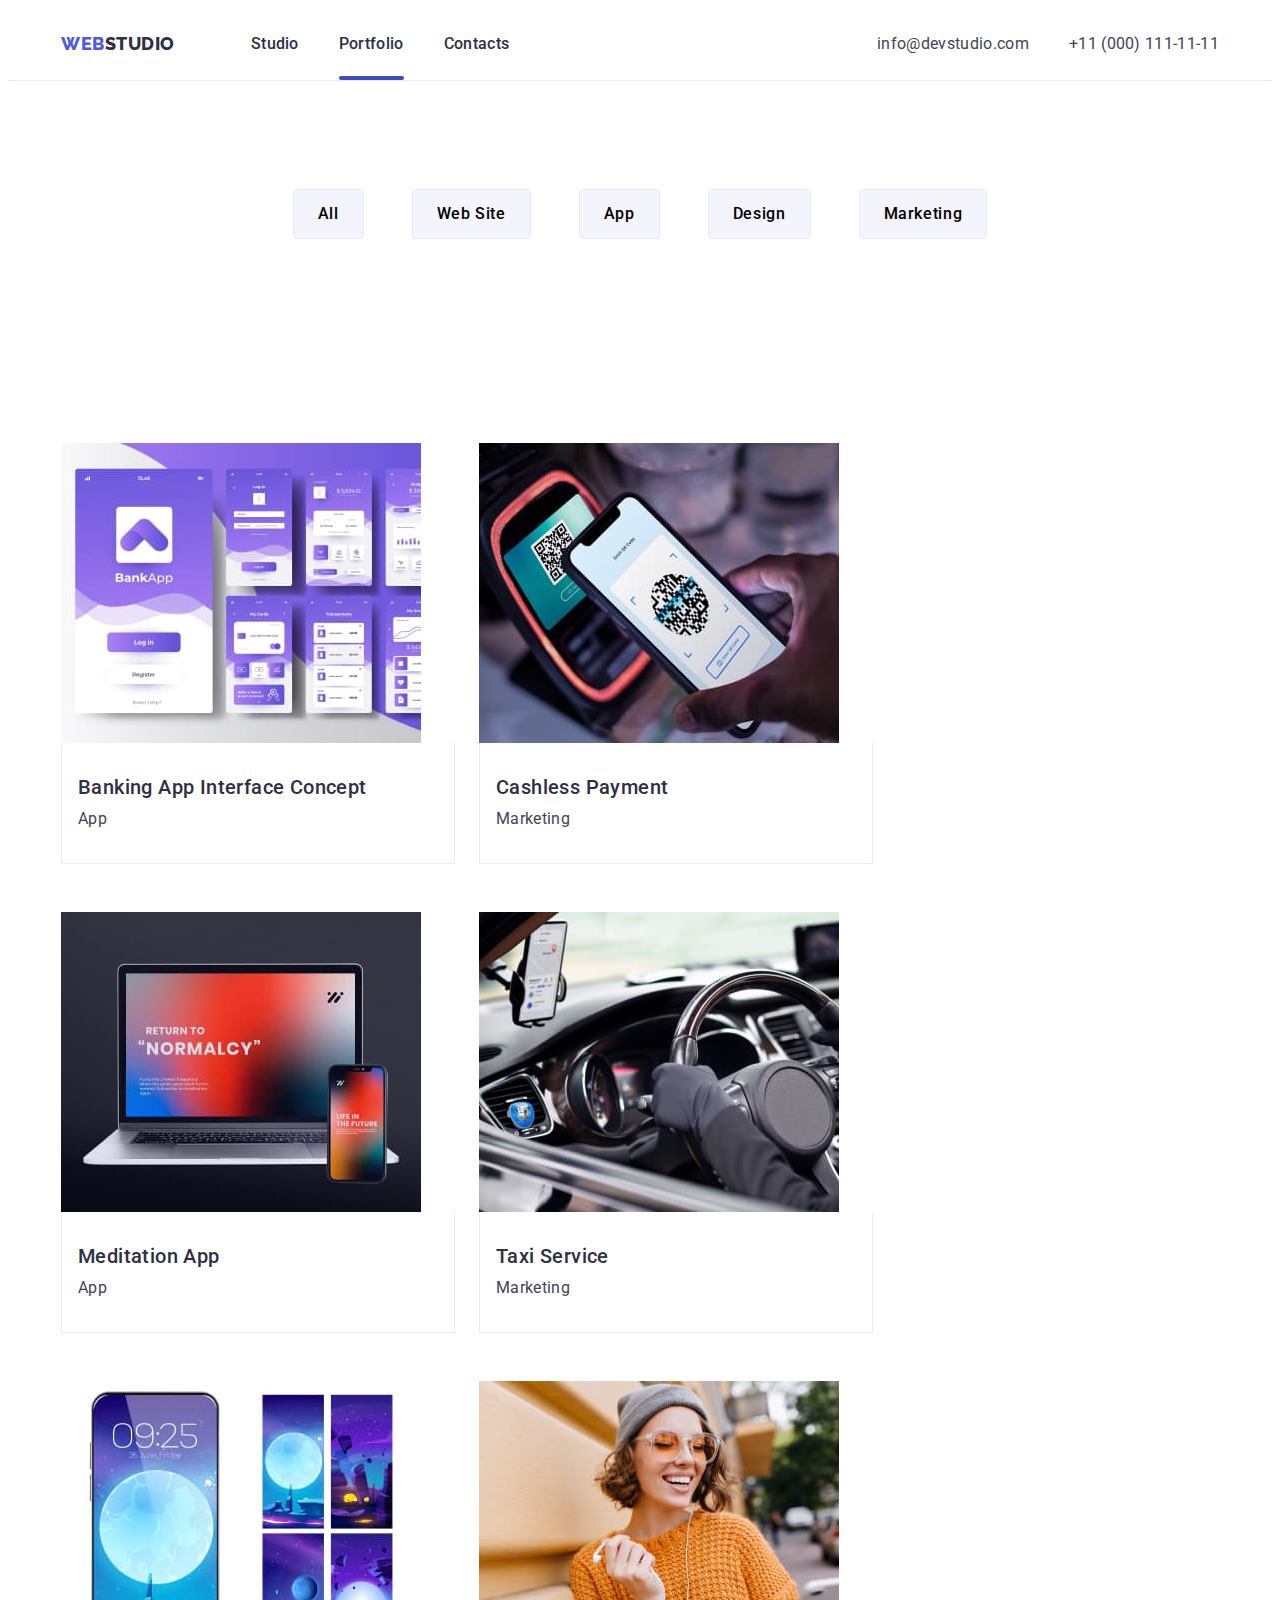
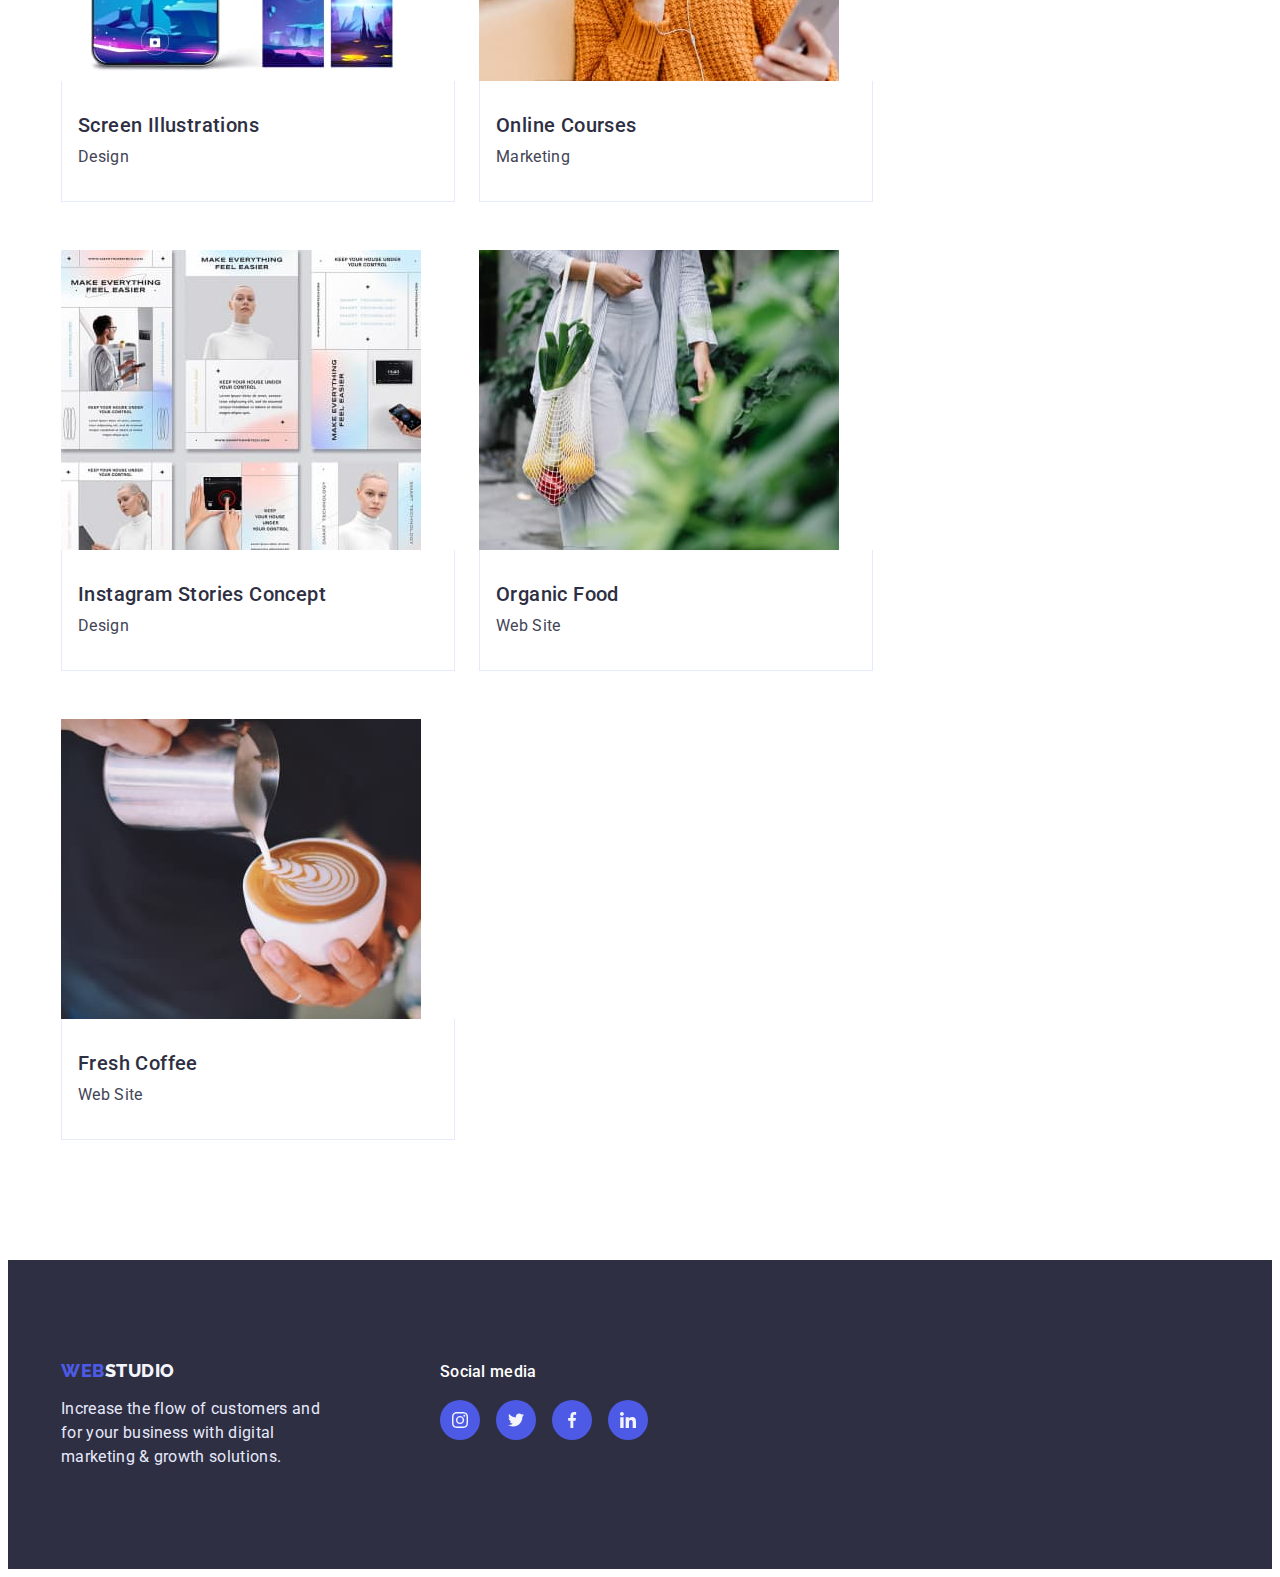
==== portfolio.html @ 606b75ce "Initial commit" ====
<!DOCTYPE html>
<html lang="en">

<head>
    <meta charset="UTF-8">
    <meta http-equiv="X-UA-Compatible" content="IE=edge">
    <meta name="viewport" content="width=device-width, initial-scale=1.0">
    <title>WebStudio</title>
    <link rel="preconnect" href="https://fonts.googleapis.com">
    <link rel="preconnect" href="https://fonts.gstatic.com" crossorigin>
    <link
        href="https://fonts.googleapis.com/css2?family=Raleway:wght@800&family=Roboto:wght@400;500;700;900&display=swap"
        rel="stylesheet" />
    <link rel="stylesheet" href="https://cdnjs.cloudflare.com/ajax/libs/modern-normalize/1.1.0/modern-normalize.min.css"
        integrity="sha512-wpPYUAdjBVSE4KJnH1VR1HeZfpl1ub8YT/NKx4PuQ5NmX2tKuGu6U/JRp5y+Y8XG2tV+wKQpNHVUX03MfMFn9Q=="
        crossorigin="anonymous" referrerpolicy="no-referrer" />


    <link href="./css/styles.css" rel="stylesheet">
</head>

<header class="header">
    <div class="conteiner header-conteiner">
        <nav class="header-nav">
            <a class="logo-web link" href="./index.html">Web<span class="logo-studio">Studio</span></a>
            <ul class="header-list list">
                <li class="header-link link"><a class="pages link" href="./index.html">Studio</a></li>
                <li class="header-link link"><a class="pages link line" href="">Portfolio</a></li>
                <li class="header-link link"><a class="pages link" href="">Contacts</a></li>
            </ul>
        </nav>
        <address>
            <ul class="header-address-list list">
                <li class="header-address">
                    <a class="header-item link" href="mailto:info@devstudio.com">info@devstudio.com</a>
                </li>
                <li class="header-address">
                    <a class="header-item link" href="tel:+110001111111">+11 (000) 111-11-11</a>
                </li>
            </ul>
        </address>
    </div>
</header>
<main>
    <section class="conteiner portfolio-section">
        <div class="conteiner portfolio-filters-conteiner">
            <h1 class="portfolio-visually-hidden">Progects</h1>
            <ul class="portfolio-filters list">
                <li class="portfolio-filters-item"><button class="portfolio-filters-btn" type="button">All</button></li>
                <li class="portfolio-filters-item"><button class="portfolio-filters-btn" type="button">Web Site</button>
                </li>
                <li class="portfolio-filters-item"><button class="portfolio-filters-btn" type="button">App</button></li>
                <li class="portfolio-filters-item"><button class="portfolio-filters-btn" type="button">Design</button>
                </li>
                <li class="portfolio-filters-item"><button class="portfolio-filters-btn"
                        type="button">Marketing</button></li>
            </ul>
        </div>
    </section>
    <section class="conteiner portfolio-item-section">
        <ul class="portfolio-progect-list list">
            <li class="portfolio-item">
                    <a class="portfolio-link link">
                    <div class="portfolio-top-wrap">
                        <img class="bank-app-img" src="./images/portf1.jpg" alt="bank app" width="360" height="300">
                    <p class="portfolio-cover-text">
                        14 Stylish and User-Friendly App Design Concepts · Task Manager App · Calorie Tracker App · Exotic Fruit Ecommerce App · Cloud Storage App
                    </p>
                    </div>
                    <div class="card-text">
                        <h2 class="title">Banking App Interface Concept</h2>
                        <p class="text">App</p>
                    </div>
                    </a>
            </li>
            <li class="portfolio-item">
                <a class="portfolio-link link">
                    <div class="portfolio-top-wrap">
                    <img class="cashless-payment-img" src="./images/portf2.jpg" alt="qr code" width="360" height="300">
                    <p class="portfolio-cover-text">
                        14 Stylish and User-Friendly App Design Concepts · Task Manager App · Calorie Tracker App · Exotic Fruit Ecommerce App · Cloud Storage App
                    </p>
                    </div>
                    <div class="card-text">
                        <h2 class="title">Cashless Payment</h2>
                        <p class="text">Marketing</p>
                    </div>
                </a>
            </li>
            <li class="portfolio-item">
                <a class="portfolio-link link">
                    <div class="portfolio-top-wrap">
                    <img class="meditaion-app-img" src="./images/portf3.jpg" alt="laptop" width="360" height="300">
                    <p class="portfolio-cover-text">
                        14 Stylish and User-Friendly App Design Concepts · Task Manager App · Calorie Tracker App · Exotic Fruit Ecommerce App · Cloud Storage App
                    </p>
                    </div>
                    <div class="card-text">
                        <h2 class="title">Meditation App</h2>
                        <p class="text">App</p>
                    </div>
                </a>
            </li>

            <li class="portfolio-item">
                <a class="portfolio-link link">
                    <div class="portfolio-top-wrap">
                    <img class="taxi-service-img" src="./images/portf4.jpg" alt="steering wheel" width="360"
                        height="300">
                        <p class="portfolio-cover-text">
                        14 Stylish and User-Friendly App Design Concepts · Task Manager App · Calorie Tracker App · Exotic Fruit Ecommerce App · Cloud Storage App
                    </p>
                    </div>
                    <div class="card-text">
                        <h2 class="title">Taxi Service</h2>
                        <p class="text">Marketing</p>
                    </div>
                </a>
            </li>
            <li class="portfolio-item">
                <a class="portfolio-link link">
                    <div class="portfolio-top-wrap">
                    <img class="screen-illustrations-img" src="./images/portf5.jpg" alt="screen phone" width="360"
                        height="300">
                        <p class="portfolio-cover-text">
                        14 Stylish and User-Friendly App Design Concepts · Task Manager App · Calorie Tracker App · Exotic Fruit Ecommerce App · Cloud Storage App
                    </p>
                    </div>
                    <div class="card-text">
                        <h2 class="title">Screen Illustrations</h2>
                        <p class="text">Design</p>
                    </div>
                </a>
            </li>
            <li class="portfolio-item">
                <a class="portfolio-link link">
                    <div class="portfolio-top-wrap">
                    <img class="online-courses-img" src="./images/portf6.jpg" alt="girl in orange sweater" width="360"
                        height="300">
                        <p class="portfolio-cover-text">
                        14 Stylish and User-Friendly App Design Concepts · Task Manager App · Calorie Tracker App · Exotic Fruit Ecommerce App · Cloud Storage App
                    </p>
                    </div>
                    <div class="card-text">
                        <h2 class="title">Online Courses</h2>
                        <p class="text">Marketing</p>
                    </div>
                </a>
            </li>
            <li class="portfolio-item">
                <a class="portfolio-link link">
                    <div class="portfolio-top-wrap">
                    <img src="./images/portf7.jpg" alt="many pictures" width="360" height="300">
                    <p class="portfolio-cover-text">
                        14 Stylish and User-Friendly App Design Concepts · Task Manager App · Calorie Tracker App · Exotic Fruit Ecommerce App · Cloud Storage App
                    </p>
                    </div>
                    <div class="card-text">
                        <h2 class="title">Instagram Stories Concept</h2>
                        <p class="text">Design</p>
                    </div>
                </a>
            </li>
            <li class="portfolio-item">
                <a class="portfolio-link link">
                    <div class="portfolio-top-wrap">
                    <img class="organic-food-img" src="./images/portf8.jpg" alt="groceries in a bag" width="360"
                        height="300">
                        <p class="portfolio-cover-text">
                        14 Stylish and User-Friendly App Design Concepts · Task Manager App · Calorie Tracker App · Exotic Fruit Ecommerce App · Cloud Storage App
                    </p>
                    </div>
                    <div class="card-text">
                        <h2 class="title">Organic Food</h2>
                        <p class="text">Web Site</p>
                    </div>
                </a>
            </li>
            <li class="portfolio-item">
                <a class="portfolio-link link">
                    <div class="portfolio-top-wrap">
                    <img class="fresh-coffee-img" src="./images/portf9.jpg" alt="cappuccino" width="360" height="300">
                    <p class="portfolio-cover-text">
                        14 Stylish and User-Friendly App Design Concepts · Task Manager App · Calorie Tracker App · Exotic Fruit Ecommerce App · Cloud Storage App
                    </p>
                    </div>
                    <div class="card-text">
                        <h2 class="title">Fresh Coffee</h2>
                        <p class="text">Web Site</p>
                    </div>
                </a>
            </li>
        </ul>
    </section>
</main>

<footer class="footer">
    <div class="conteiner footer-conteiner">
        <div class="footer-logo-box ">
            <a class="footer-logo-web link" href="./index.html">Web<span class="footer-logo-studio link">Studio</span>
            </a>
            <p class="footer-text">Increase the flow of customers and <br> for your business with digital <br>
                marketing
                &
                growth
                solutions.
            </p>
        </div>
        <div class="footer-social">
            <p class="footer-social-text">Social media</p>
            <ul class="footer-social-list list">
                <li class="footer-social-item">
                    <a class="footer-social-link link" href="">
                        <svg class="footer-social-icon" width="16" height="16">
                            <use href="./images/hw4.svg#icon-instagram"></use>
                        </svg>
                    </a>
                </li>
                <li class="footer-social-item">
                    <a class="footer-social-link link" href="">
                        <svg class="footer-social-icon" width="16" height="16">
                            <use href="./images/hw4.svg#icon-twitter"></use>
                        </svg>
                    </a>
                </li>
                <li class="footer-social-item">
                    <a class="footer-social-link link" href="">
                        <svg class="footer-social-icon" width="16" height="16">
                            <use href="./images/hw4.svg#icon-facebook"></use>
                        </svg>
                    </a>
                </li>
                <li class="footer-social-item">
                    <a class="footer-social-link link" href="">
                        <svg class="footer-social-icon" width="16" height="16">
                            <use href="./images/hw4.svg#icon-linkedin"></use>
                        </svg>
                    </a>
                </li>
            </ul>
        </div>
    </div>

</footer>




</html>
---- css/styles.css ----
:root {
    --color-iris: #4D5AE5;
    --color-ocean: #404BBF;
    --color-navy-blue: #2E2F42;
    --color-green: #31D0AA;
    --color-slate: #434455;
    --color-light-slate: #8E8F99;
    --color-cornflower: #E7E9FC;
    --color-cloud: #F4F4FD;
    --color-grey: #2E2F42;
    --color-wite: #FFFFFF;
    --color-md-bc: #FCFCFC;

}

body {
    font-family: "Roboto", sans-serif;
    color: var(--color-slate);

}

p,
h1,
h2,
h3,
h4,
h5,
h6,
ul {
    margin: 0;
    padding: 0;
}


img {
    display: block;
    max-width: 100%;
    height: auto;
}

.section {
    padding: 120px 0;
}


button {
    font-family: inherit;
}

address {
    font-style: normal;
}

.conteiner {
    max-width: 1158px;
    padding-left: 15px;
    padding-right: 15px;
    margin: 0 auto;
}

/*------HEADER------*/
.header {
    background-color: var(--color-wite);
    padding-top: 24px;
    padding-bottom: 24px;
    border-bottom: 1px solid var(--color-cornflower);

}

.header-list {
    display: flex;
    align-items: center;
    gap: 40px;
    
}

.header-conteiner {
    display: flex;
    align-items: center;
}

.header-nav {
    display: inline-flex;
    align-items: center;
    margin-right: auto;
}

.logo-web {
    margin-right: 76px;
}

.header-address-list {
    display: flex;
    align-items: center;
    gap: 40px;
}



/*--------LOGO-------*/

.logo-web {
    font-family: 'Raleway', sans-serif;
    font-style: normal;
    font-weight: 800;
    font-size: 18px;
    line-height: 1.17;
    letter-spacing: 0.03em;
    text-transform: uppercase;
    color: var(--color-iris)
}

.logo-studio {
    font-family: 'Raleway', sans-serif;
    font-style: normal;
    font-weight: 800;
    font-size: 18px;
    line-height: 1.17;
    letter-spacing: 0.03em;
    text-transform: uppercase;
    color: var(--color-navy-blue);
}

.link {
    text-decoration: none;
}

.list {
    list-style: none;
}

/*-----NAV-----*/

.pages {
    font-style: normal;
    font-weight: 500;
    font-size: 16px;
    line-height: 1.5;
    letter-spacing: 0.02em;
    color: var(--color-grey);
    display: flex;
    align-items: center;
    position: relative;
    transition: color 250ms;
    transition-timing-function: cubic-bezier(0.4, 0, 0.2, 1);

}

.line:after {
    content: "";
    position: absolute;
    width: 100%;
    height: 4px;
    top: 44px;
    left: 0;
    border-radius: 2px;
    background-color: var(--color-ocean);
    
}

.pages:hover {
    color: var(--color-ocean);

}

.pages:focus {
    color: var(--color-ocean);
}

.pages:hover::after {
    content: "";
    position: absolute;
    width: 100%;
    height: 4px;
    top: 44px;
    left: 0;
    border-radius: 2px;
    background-color: var(--color-ocean);
    
}

.pages:focus::after {
    content: "";
    position: absolute;
    width: 100%;
    height: 4px;
    top: 44px;
    left: 0;
    border-radius: 2px;
    background-color: var(--color-ocean);
}


/*-----ADDERESS-----*/

address {
    font-style: normal;
}

.header-item {

    font-size: 16px;
    line-height: 1.5;
    letter-spacing: 0.02em;
    color: var(--color-slate);
    gap: 40px;
    transition: color 250ms cubic-bezier(0.4, 0, 0.2, 1);

}

.header-item:hover,
.header-item:focus {
    color: var(--color-ocean);
}



/*-------HERO--------*/


.hero {
    background-color: var(--color-navy-blue);
    background-image: linear-gradient(rgba(46, 47, 66, 0.7),
            rgba(46, 47, 66, 0.7)),
        url(../images/s.hero.jpg);
    background-repeat: no-repeat;
    background-position: center;
    background-size: cover;
    display: flex;
    align-items: center;
    padding-top: 188px;
    padding-bottom: 188px;

}

.hero-title {

    font-size: 56px;
    margin-bottom: 48px;
    line-height: 1.07;
    text-align: center;
    letter-spacing: 0.02em;
    color: var(--color-wite);
    max-width: 496px;


}

.hero-btn {
    font-family: inherit;
    font-weight: 500;
    font-size: 16px;
    line-height: 1.5;
    letter-spacing: 0.04em;
    color: var(--color-wite);
    background-color: var(--color-iris);
    box-shadow: 0px 4px 4px rgba(0, 0, 0, 0.15);
    cursor: pointer;
    display: block;
    padding: 16px 32px;
    border-radius: 4px;
    margin: 0 auto;
    text-align: center;
    border: none;
    transition: background-color 250ms;
    transition-timing-function: cubic-bezier(0.4, 0, 0.2, 1);
}

.hero-btn:hover,
.hero-btn:focus {
    background-color: var(--color-ocean);
    
}


/*---------ADVANTAGE-----*/

.advantage {
    padding-bottom: 0px;
}


.advantage-list {
    display: flex;
    flex-wrap: wrap;
    align-items: center;
    gap: 24px;
}

.advantage-item {
    flex-basis: calc((100% - 72px) / 4);
}

.advantage-box {
    display: flex;
    justify-content: center;
    align-items: center;
    height: 112px;
    background: var(--color-cloud);
    border-radius: 4px;
    margin-bottom: 8px;
}

.advantage-title {
    margin-bottom: 8px;
    font-style: normal;
    font-weight: 500;
    font-size: 20px;
    line-height: 1.2;
    letter-spacing: 0.02em;
    color: var(--color-navy-blue)
}

.advantage-text {
    font-size: 16px;
    line-height: 1.5;
    letter-spacing: 0.02em;
    color: var(--color-slate)
}



/*------OUR WORK-----*/


.our-work-title {
    font-style: normal;
    font-weight: 700;
    font-size: 36px;
    line-height: 1.11;
    text-align: center;
    letter-spacing: 0.02em;
    text-transform: capitalize;
    color: var(--color-navy-blue);
    margin-bottom: 72px;
}

.our-work {
    display: flex;
    align-items: center;
    gap: 24px;
}

.our-work-item {
    flex-basis: calc((100% - 48px) / 3);

}

/*----TEAM----*/

.team {
    display: flex;
    align-items: center;
    gap: 24px;
    background-color: var(--color-cloud);

}

.team-item {
    background: var(--color-wite);
    flex-basis: calc((100% - 108px) / 4);
}

.team-card-text {
    padding: 32px 16px;
}

.team-title {
    font-size: 36px;
    line-height: 1.11;
    text-align: center;
    letter-spacing: 0.02em;
    text-transform: capitalize;
    color: var(--color-grey);
    margin-bottom: 72px;

}

.team-caption {
    font-style: normal;
    font-weight: 500;
    font-size: 20px;
    line-height: 1.2;
    letter-spacing: 0.02em;
    color: var(--color-grey);
    text-align: center;
    margin-bottom: 8px;

}

.team-text {
    font-size: 16px;
    line-height: 1.5;
    letter-spacing: 0.02em;
    color: var(--color-slate);
    text-align: center;
    margin-bottom: 8px;
}

.team-soc-list {
    display: flex;
    justify-content: center;
    gap: 24px;
    
}


.team-soc-item {
    width: 40px;
    height: 40px;
    
}


.team-soc-link {
    width: 100%;
    height: 100%;
    border-radius: 50%;
    background-color: var(--color-iris);
    display: flex;
    align-items: center;
    justify-content: center;
    transition: background-color 250ms;
    transition-timing-function: cubic-bezier(0.4, 0, 0.2, 1);
}


.team-soc-icon {
    fill: var(--color-cloud);
}

.team-soc-link:hover {
    background-color: var(--color-ocean);
    
}

.team-soc-link:focus {
    background-color: var(--color-ocean);
    
}

/*-------CUSTOMERS----*/



.customers-title {
    text-align: center;
    font-size: 36px;
    line-height: 1.11;
    letter-spacing: 0.02em;
    text-transform: capitalize;
    margin-bottom: 72px;
}

.customers-list {
    display: flex;
    align-items: center;
    gap: 24px;

}

.customers-item {
    flex-basis: calc((100% - 120px) / 6);
}

.customers-link {
    display: flex;
    align-items: center;
    justify-content: center;
    height: 88px;
    border-radius: 4px;
    border: 1px solid var(--color-light-slate);
    padding: 10px;
    color: var(--color-light-slate);
    transition: color 250ms;
    transition-timing-function: cubic-bezier(0.4, 0, 0.2, 1);
}

.customers-icon {
    fill: currentColor;
}

.customers-link:hover {
    border: 1px solid var(--color-ocean);
    color: var(--color-ocean);
    
}


.customers-link:focus {
    border: 1px solid var(--color-ocean);
    color: var(--color-ocean);
    
}


/*------FOOTER--------*/

.footer {

    background-color: var(--color-grey);
    padding-top: 100px;
    padding-bottom: 100px;
}

.footer-conteiner {
    display: flex;

}

.footer-logo {
    font-family: 'Raleway', sans-serif;
    font-weight: 800;
    font-size: 18px;
    line-height: 1.17;
    letter-spacing: 0.03em;
    text-transform: uppercase;
    color: var(--color-iris);


}

.footer-logo-web {
    font-family: 'Raleway', sans-serif;
    font-weight: 800;
    font-size: 18px;
    line-height: 1.17;
    letter-spacing: 0.03em;
    text-transform: uppercase;
    color: var(--color-iris);
}

.footer-logo-studio {
    font-family: 'Raleway', sans-serif;
    font-style: normal;
    font-weight: 800;
    font-size: 18px;
    line-height: 1.17;
    align-items: center;
    letter-spacing: 0.03em;
    text-transform: uppercase;
    color: var(--color-cloud);
}

.footer-text {
    font-style: normal;
    font-weight: 400;
    font-size: 16px;
    line-height: 1.5;
    letter-spacing: 0.02em;
    color: var(--color-cornflower);
    background-color: var(--color-navy-blue);
    margin-top: 16px;

}

.footer-social {
    margin-left: 120px;

}


.footer-social-text {
    font-style: normal;
    font-weight: 500;
    font-size: 16px;
    line-height: 1.5;
    letter-spacing: 0.02em;
    color: var(--color-wite);
    margin-bottom: 16px;
}

.footer-social-list {
    display: flex;
    justify-content: center;
    gap: 16px;
}

.footer-social-item {
    width: 40px;
    height: 40px;
}

.footer-social-link {
    width: 100%;
    height: 100%;
    border-radius: 50%;
    background-color: var(--color-iris);
    display: flex;
    align-items: center;
    justify-content: center;
    transition: background-color 250ms;
    transition-timing-function: cubic-bezier(0.4, 0, 0.2, 1);
}

.footer-social-icon {
    fill: var(--color-cloud);
}

.footer-social-link:hover {
    background-color: var(--color-green);
    
}

.footer-social-link:focus {
    background-color: var(--color-green);
    
}

/*------PORTFOLIO----*/
/*-----FILTERS----*/

.portfolio-section {
    display: flex;
    flex-wrap: wrap;
    align-items: center;
    padding: 96px 0 120px;

}

.portfolio-filters-conteiner {}

.portfolio-visually-hidden {
    position: absolute;
    width: 1px;
    height: 1px;
    margin: -1px;
    border: 0;
    padding: 0;
    white-space: nowrap;
    clip-path: inset(100%);
    clip: rect(0 0 0 0);
    overflow: hidden;
}

.portfolio-filters {
    display: flex;
    flex-direction: row;
    justify-content: center;
    align-items: center;
    border: transparent;
    text-transform: none;
}

.portfolio-filters-btn {
    font-family: inherit;
    font-style: normal;
    font-weight: 500;
    font-size: 16px;
    line-height: 1.5;
    align-items: center;
    text-align: center;
    letter-spacing: 0.04em;
    background-color: var(--color-iris);
    cursor: pointer;
    background: var(--color-cloud);
    padding-top: 12px;
    padding-bottom: 12px;
    padding-left: 24px;
    padding-right: 24px;
    border: 1px solid var(--color-cornflower);
    border-radius: 4px;
    transition: background-color 250ms;
    transition-timing-function: cubic-bezier(0.4, 0, 0.2, 1);

}

.portfolio-filters-item {
    display: flex;
    flex-wrap: wrap;
    gap: 24px;
    padding: 12px 24px 12px 24px;
    
}


.portfolio-filters-item :hover {
    background-color: var(--color-ocean);
    color: #FFFFFF;
    box-shadow: 0px 3px 1px rgba(0, 0, 0, 0.1), 0px 2px 1px rgba(0, 0, 0, 0.08), 0px 2px 2px rgba(0, 0, 0, 0.12);
    border-radius: 4px;
    
}

.portfolio-filters-item :focus {
    background-color: var(--color-ocean);
    color: #FFFFFF;
    box-shadow: 0px 3px 1px rgba(0, 0, 0, 0.1), 0px 2px 1px rgba(0, 0, 0, 0.08), 0px 2px 2px rgba(0, 0, 0, 0.12);
    border-radius: 4px;
}

/*-----PROJECT-----*/

.portfolio-item-section {
    padding-bottom: 120px;
}

.portfolio-progect-list {
    display: flex;
    flex-wrap: wrap;
    column-gap: 24px;
    row-gap: 48px;
    margin-top: 72px;
    cursor: pointer
}

.portfolio-item:hover .portfolio-cover-text {
   transform: translateY(0);
   transition-timing-function: cubic-bezier(0.4, 0, 0.2, 1);
}

.portfolio-top-wrap {
    position: relative;
    overflow: hidden;
}

.portfolio-cover-text {
    position: absolute;
    top: 0;
    left: 0;
    font-weight: 400;
    font-size: 16px;
    line-height: 1.5;
    color: var(--color-cloud);
    background-color: var(--color-iris);
    height: 100%;
    width: 100%;
    overflow-y: auto;
    padding: 40px 32px;
    transform: translateY(100%);
    transition: transform 250ms linear;
}

.portfolio-link {
    display: block;
}

.portfolio-link:hover,
.portfolio-link:focus {
    box-shadow: 0px 1px 6px rgba(46, 47, 66, 0.08), 0px 1px 1px rgba(46, 47, 66, 0.16), 0px 2px 1px rgba(46, 47, 66, 0.08);
    
}

.portfolio-item:is(:hover, :focus) .portfolio-item {
    max-width: calc((100% - 48px) / 3);
    height: 48px;
}


.card-text {
    display: flex;
    flex-direction: column;
    justify-content: center;
    align-items: flex-start;
    padding: 32px 16px;
    width: 360px;
    border-top: 0;
    border-right: 1px solid var(--color-cornflower);
    border-left: 1px solid var(--color-cornflower);
    border-bottom: 1px solid var(--color-cornflower);
    transition: color 250ms;
    transition-timing-function: cubic-bezier(0.4, 0, 0.2, 1);
}




.title {
    font-family: "Roboto", sans-serif;
    font-weight: 500;
    font-size: 20px;
    line-height: 24px;
    letter-spacing: 0.02em;
    color: var(--color-grey);
    margin-bottom: 8px;
}

.text {
    font-family: "Roboto", sans-serif;
    font-style: normal;
    font-weight: 400;
    font-size: 16px;
    line-height: 24px;
    letter-spacing: 0.02em;
    color: var(--color-slate);
    width: 360px;
}

/*------ MODAL -----*/

.backdrop {
    position: fixed;
    top: 0;
    left: 0;
    width: 100%;
    height: 100%;
    background-color: rgba(46, 47, 66, 0.4);
    box-shadow: 0px 1px 1px rgba(0, 0, 0, 0.14), 0px 1px 3px rgba(0, 0, 0, 0.12), 0px 2px 1px rgba(0, 0, 0, 0.2);
    transition: opacity 250ms linear, visibility 250ms linear;
}

.modal {
    width: 408px;
    min-height: 576px;
    background-color: var(--color-md-bc);
    border-radius: 4px;
    position: absolute;
    top: 50%;
    left: 50%;
    transform: translate(-50%, -50%);
    box-shadow: 0px 1px 1px rgba(0, 0, 0, 0.14), 0px 1px 3px rgba(0, 0, 0, 0.12), 0px 2px 1px rgba(0, 0, 0, 0.2);
    padding: 32px;
}

.backdrop.is-hidden .modal {
    transform: translate(-50%, -50%) scale(0.8);

}

.button-close {
    border: 1px solid rgba(0, 0, 0, 0.1);
    border-radius: 50%;
    display: block;
    margin-left: auto;
    
    
}

.modal-close-X {
    width: 8px;
    height: 8px;
    fill: var(--color-navy-blue);
    display: inline-flex;
    justify-content: center;
    align-items: center;
    cursor: pointer;
}


.is-hidden {
    opacity: 0;
    visibility: hidden;
    pointer-events: none;
}

.no-scroll {
    overflow: hidden;
}
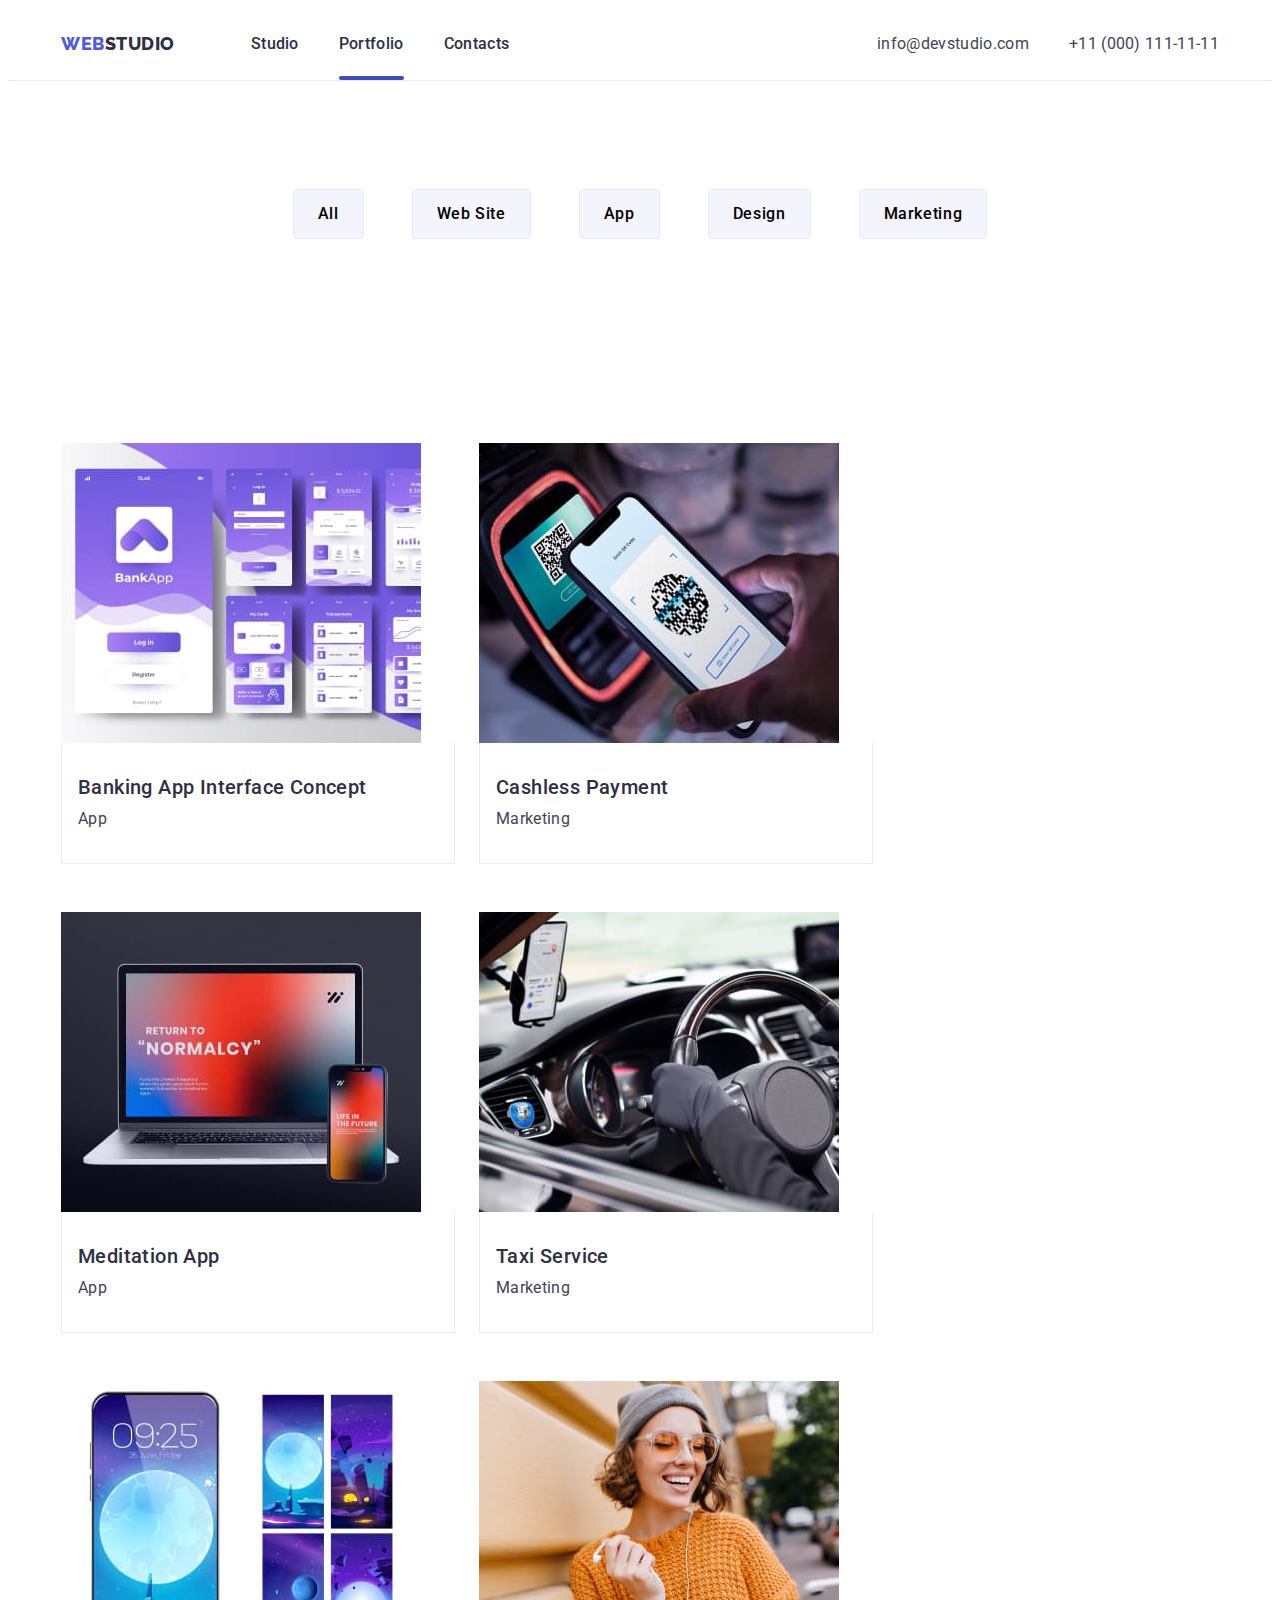
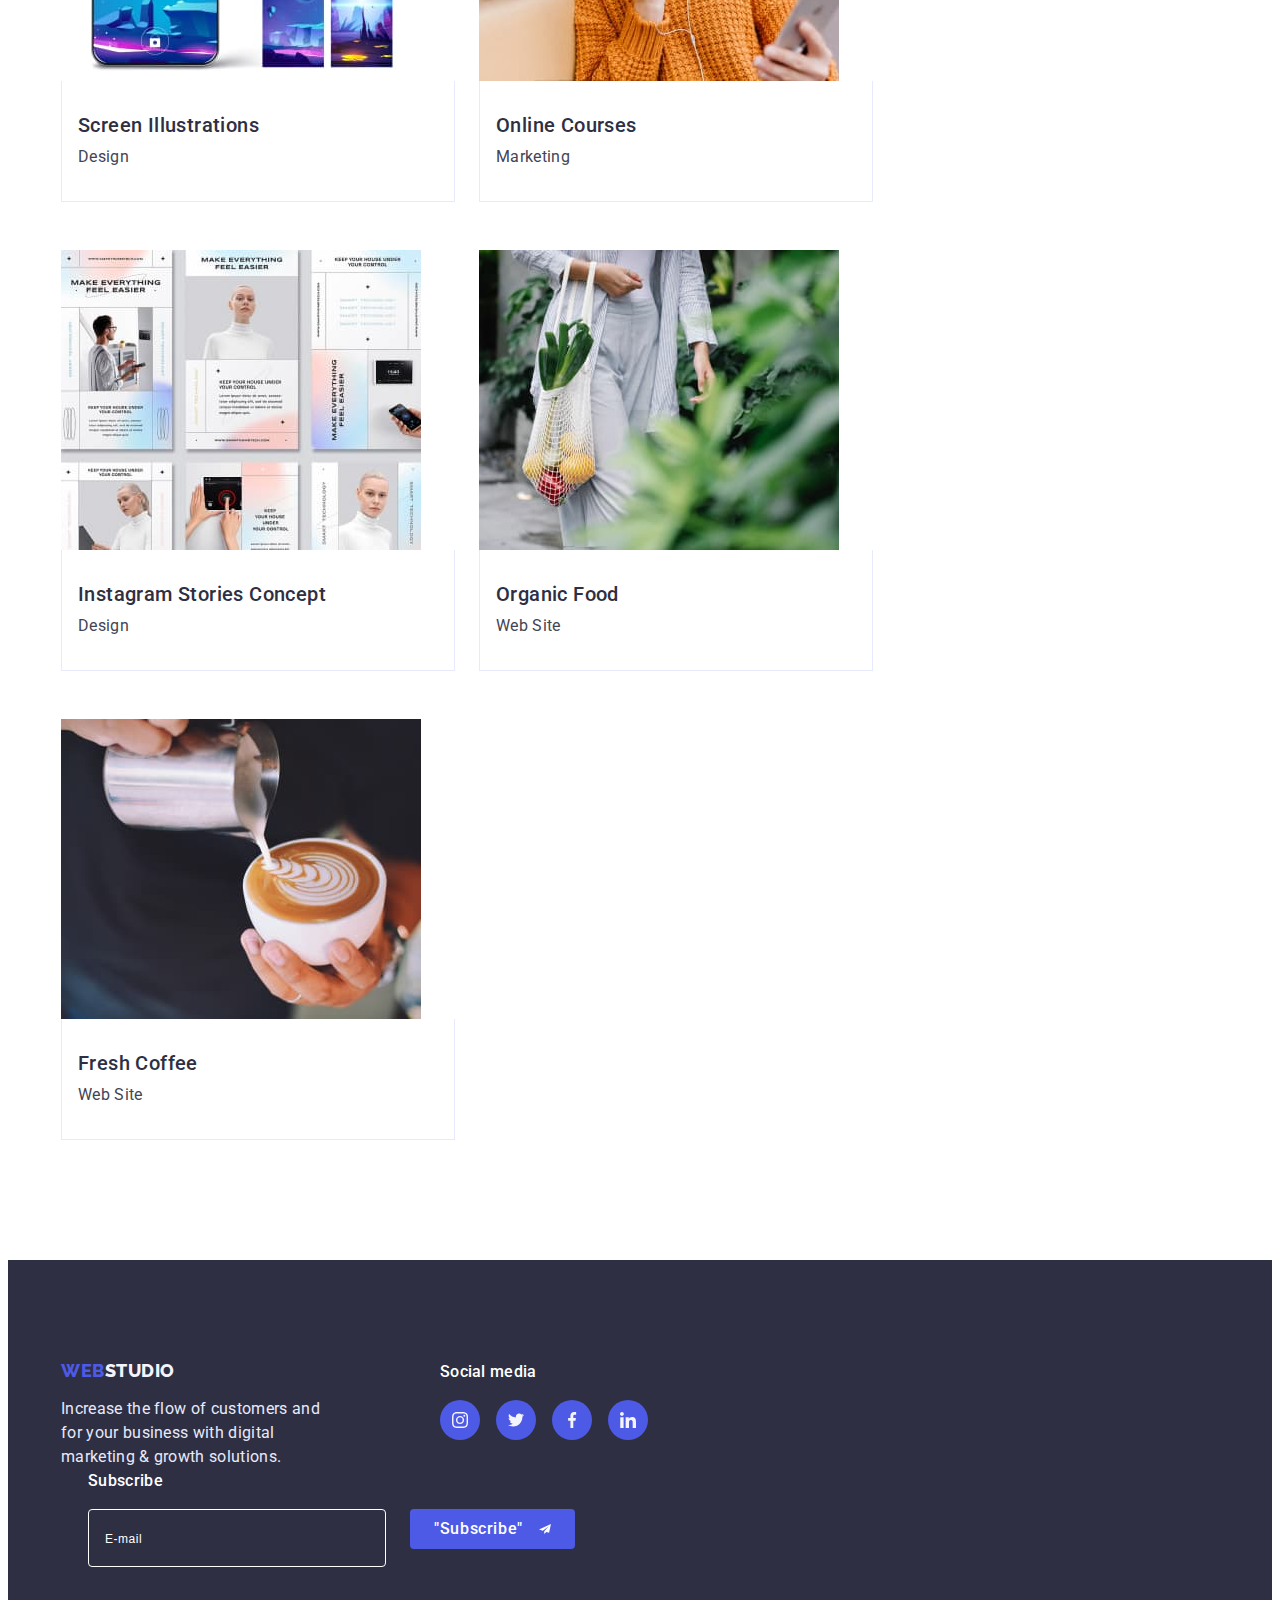
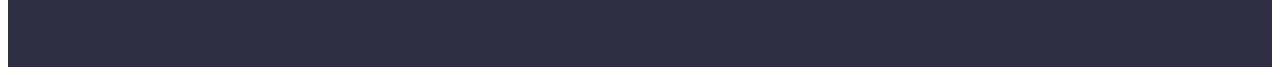
==== commit b4a5526e: "3" ====
--- a/portfolio.html
+++ b/portfolio.html
@@ -60,26 +60,29 @@
     <section class="conteiner portfolio-item-section">
         <ul class="portfolio-progect-list list">
             <li class="portfolio-item">
-                    <a class="portfolio-link link">
+                <a class="portfolio-link link">
                     <div class="portfolio-top-wrap">
                         <img class="bank-app-img" src="./images/portf1.jpg" alt="bank app" width="360" height="300">
-                    <p class="portfolio-cover-text">
-                        14 Stylish and User-Friendly App Design Concepts · Task Manager App · Calorie Tracker App · Exotic Fruit Ecommerce App · Cloud Storage App
-                    </p>
+                        <p class="portfolio-cover-text">
+                            14 Stylish and User-Friendly App Design Concepts · Task Manager App · Calorie Tracker App ·
+                            Exotic Fruit Ecommerce App · Cloud Storage App
+                        </p>
                     </div>
                     <div class="card-text">
                         <h2 class="title">Banking App Interface Concept</h2>
                         <p class="text">App</p>
                     </div>
-                    </a>
-            </li>
-            <li class="portfolio-item">
-                <a class="portfolio-link link">
-                    <div class="portfolio-top-wrap">
-                    <img class="cashless-payment-img" src="./images/portf2.jpg" alt="qr code" width="360" height="300">
-                    <p class="portfolio-cover-text">
-                        14 Stylish and User-Friendly App Design Concepts · Task Manager App · Calorie Tracker App · Exotic Fruit Ecommerce App · Cloud Storage App
-                    </p>
+                </a>
+            </li>
+            <li class="portfolio-item">
+                <a class="portfolio-link link">
+                    <div class="portfolio-top-wrap">
+                        <img class="cashless-payment-img" src="./images/portf2.jpg" alt="qr code" width="360"
+                            height="300">
+                        <p class="portfolio-cover-text">
+                            14 Stylish and User-Friendly App Design Concepts · Task Manager App · Calorie Tracker App ·
+                            Exotic Fruit Ecommerce App · Cloud Storage App
+                        </p>
                     </div>
                     <div class="card-text">
                         <h2 class="title">Cashless Payment</h2>
@@ -90,10 +93,11 @@
             <li class="portfolio-item">
                 <a class="portfolio-link link">
                     <div class="portfolio-top-wrap">
-                    <img class="meditaion-app-img" src="./images/portf3.jpg" alt="laptop" width="360" height="300">
-                    <p class="portfolio-cover-text">
-                        14 Stylish and User-Friendly App Design Concepts · Task Manager App · Calorie Tracker App · Exotic Fruit Ecommerce App · Cloud Storage App
-                    </p>
+                        <img class="meditaion-app-img" src="./images/portf3.jpg" alt="laptop" width="360" height="300">
+                        <p class="portfolio-cover-text">
+                            14 Stylish and User-Friendly App Design Concepts · Task Manager App · Calorie Tracker App ·
+                            Exotic Fruit Ecommerce App · Cloud Storage App
+                        </p>
                     </div>
                     <div class="card-text">
                         <h2 class="title">Meditation App</h2>
@@ -105,11 +109,12 @@
             <li class="portfolio-item">
                 <a class="portfolio-link link">
                     <div class="portfolio-top-wrap">
-                    <img class="taxi-service-img" src="./images/portf4.jpg" alt="steering wheel" width="360"
-                        height="300">
-                        <p class="portfolio-cover-text">
-                        14 Stylish and User-Friendly App Design Concepts · Task Manager App · Calorie Tracker App · Exotic Fruit Ecommerce App · Cloud Storage App
-                    </p>
+                        <img class="taxi-service-img" src="./images/portf4.jpg" alt="steering wheel" width="360"
+                            height="300">
+                        <p class="portfolio-cover-text">
+                            14 Stylish and User-Friendly App Design Concepts · Task Manager App · Calorie Tracker App ·
+                            Exotic Fruit Ecommerce App · Cloud Storage App
+                        </p>
                     </div>
                     <div class="card-text">
                         <h2 class="title">Taxi Service</h2>
@@ -120,11 +125,12 @@
             <li class="portfolio-item">
                 <a class="portfolio-link link">
                     <div class="portfolio-top-wrap">
-                    <img class="screen-illustrations-img" src="./images/portf5.jpg" alt="screen phone" width="360"
-                        height="300">
-                        <p class="portfolio-cover-text">
-                        14 Stylish and User-Friendly App Design Concepts · Task Manager App · Calorie Tracker App · Exotic Fruit Ecommerce App · Cloud Storage App
-                    </p>
+                        <img class="screen-illustrations-img" src="./images/portf5.jpg" alt="screen phone" width="360"
+                            height="300">
+                        <p class="portfolio-cover-text">
+                            14 Stylish and User-Friendly App Design Concepts · Task Manager App · Calorie Tracker App ·
+                            Exotic Fruit Ecommerce App · Cloud Storage App
+                        </p>
                     </div>
                     <div class="card-text">
                         <h2 class="title">Screen Illustrations</h2>
@@ -135,11 +141,12 @@
             <li class="portfolio-item">
                 <a class="portfolio-link link">
                     <div class="portfolio-top-wrap">
-                    <img class="online-courses-img" src="./images/portf6.jpg" alt="girl in orange sweater" width="360"
-                        height="300">
-                        <p class="portfolio-cover-text">
-                        14 Stylish and User-Friendly App Design Concepts · Task Manager App · Calorie Tracker App · Exotic Fruit Ecommerce App · Cloud Storage App
-                    </p>
+                        <img class="online-courses-img" src="./images/portf6.jpg" alt="girl in orange sweater"
+                            width="360" height="300">
+                        <p class="portfolio-cover-text">
+                            14 Stylish and User-Friendly App Design Concepts · Task Manager App · Calorie Tracker App ·
+                            Exotic Fruit Ecommerce App · Cloud Storage App
+                        </p>
                     </div>
                     <div class="card-text">
                         <h2 class="title">Online Courses</h2>
@@ -150,10 +157,11 @@
             <li class="portfolio-item">
                 <a class="portfolio-link link">
                     <div class="portfolio-top-wrap">
-                    <img src="./images/portf7.jpg" alt="many pictures" width="360" height="300">
-                    <p class="portfolio-cover-text">
-                        14 Stylish and User-Friendly App Design Concepts · Task Manager App · Calorie Tracker App · Exotic Fruit Ecommerce App · Cloud Storage App
-                    </p>
+                        <img src="./images/portf7.jpg" alt="many pictures" width="360" height="300">
+                        <p class="portfolio-cover-text">
+                            14 Stylish and User-Friendly App Design Concepts · Task Manager App · Calorie Tracker App ·
+                            Exotic Fruit Ecommerce App · Cloud Storage App
+                        </p>
                     </div>
                     <div class="card-text">
                         <h2 class="title">Instagram Stories Concept</h2>
@@ -164,11 +172,12 @@
             <li class="portfolio-item">
                 <a class="portfolio-link link">
                     <div class="portfolio-top-wrap">
-                    <img class="organic-food-img" src="./images/portf8.jpg" alt="groceries in a bag" width="360"
-                        height="300">
-                        <p class="portfolio-cover-text">
-                        14 Stylish and User-Friendly App Design Concepts · Task Manager App · Calorie Tracker App · Exotic Fruit Ecommerce App · Cloud Storage App
-                    </p>
+                        <img class="organic-food-img" src="./images/portf8.jpg" alt="groceries in a bag" width="360"
+                            height="300">
+                        <p class="portfolio-cover-text">
+                            14 Stylish and User-Friendly App Design Concepts · Task Manager App · Calorie Tracker App ·
+                            Exotic Fruit Ecommerce App · Cloud Storage App
+                        </p>
                     </div>
                     <div class="card-text">
                         <h2 class="title">Organic Food</h2>
@@ -179,10 +188,12 @@
             <li class="portfolio-item">
                 <a class="portfolio-link link">
                     <div class="portfolio-top-wrap">
-                    <img class="fresh-coffee-img" src="./images/portf9.jpg" alt="cappuccino" width="360" height="300">
-                    <p class="portfolio-cover-text">
-                        14 Stylish and User-Friendly App Design Concepts · Task Manager App · Calorie Tracker App · Exotic Fruit Ecommerce App · Cloud Storage App
-                    </p>
+                        <img class="fresh-coffee-img" src="./images/portf9.jpg" alt="cappuccino" width="360"
+                            height="300">
+                        <p class="portfolio-cover-text">
+                            14 Stylish and User-Friendly App Design Concepts · Task Manager App · Calorie Tracker App ·
+                            Exotic Fruit Ecommerce App · Cloud Storage App
+                        </p>
                     </div>
                     <div class="card-text">
                         <h2 class="title">Fresh Coffee</h2>
@@ -240,6 +251,20 @@
             </ul>
         </div>
     </div>
+    <div class="footer-wrap">
+        <p class="footer-title">Subscribe</p>
+        <form class="footer-form">
+            <input type="email" class="footer-input" placeholder="E-mail" name="subscribe-email">
+
+            <button type="submit" class="footer-button">"Subscribe"
+                <svg class="footer-button-icon" widtg="24" height="24">
+                    <use href="./images/icons.svg.svg#icon-airplane"></use>
+                </svg>
+            </button>
+        </form>
+
+    </div>
+
 
 </footer>
 
--- a/css/styles.css
+++ b/css/styles.css
@@ -71,7 +71,7 @@
     display: flex;
     align-items: center;
     gap: 40px;
-    
+
 }
 
 .header-conteiner {
@@ -155,7 +155,7 @@
     left: 0;
     border-radius: 2px;
     background-color: var(--color-ocean);
-    
+
 }
 
 .pages:hover {
@@ -176,7 +176,7 @@
     left: 0;
     border-radius: 2px;
     background-color: var(--color-ocean);
-    
+
 }
 
 .pages:focus::after {
@@ -269,7 +269,7 @@
 .hero-btn:hover,
 .hero-btn:focus {
     background-color: var(--color-ocean);
-    
+
 }
 
 
@@ -401,14 +401,14 @@
     display: flex;
     justify-content: center;
     gap: 24px;
-    
+
 }
 
 
 .team-soc-item {
     width: 40px;
     height: 40px;
-    
+
 }
 
 
@@ -431,12 +431,12 @@
 
 .team-soc-link:hover {
     background-color: var(--color-ocean);
-    
+
 }
 
 .team-soc-link:focus {
     background-color: var(--color-ocean);
-    
+
 }
 
 /*-------CUSTOMERS----*/
@@ -483,14 +483,14 @@
 .customers-link:hover {
     border: 1px solid var(--color-ocean);
     color: var(--color-ocean);
-    
+
 }
 
 
 .customers-link:focus {
     border: 1px solid var(--color-ocean);
     color: var(--color-ocean);
-    
+
 }
 
 
@@ -599,13 +599,84 @@
 
 .footer-social-link:hover {
     background-color: var(--color-green);
-    
+
 }
 
 .footer-social-link:focus {
     background-color: var(--color-green);
-    
-}
+
+}
+
+.footer-wrap {
+    margin-left: 80px;
+}
+
+.footer-form {
+    display: flex;
+}
+
+.footer-title {
+    font-style: normal;
+    font-weight: 500;
+    font-size: 16px;
+    line-height: 1.5;
+    letter-spacing: 0.02em;
+    color: var(--color-wite);
+    margin-bottom: 16px;
+}
+
+.footer-input {
+    width: 264px;
+    height: 40px;
+    font-weight: 400;
+    line-height: 1.5;
+    align-items: center;
+    letter-spacing: 0.04em;
+    border: 1px solid var(--color-wite);
+    border-radius: 4px;
+    background-color: transparent;
+    padding: 8px 16px;
+}
+
+.footer-input::placeholder {
+    color: var(--color-wite);
+    font-size: 12px;
+}
+
+.footer-button {
+    width: 165px;
+    height: 40px;
+    font-weight: 500;
+    font-size: 16px;
+    line-height: 1.5;
+    background-color: var(--color-iris);
+    color: var(--color-wite);
+    display: flex;
+    align-items: center;
+    text-align: center;
+    letter-spacing: 0.04em;
+    border-radius: 4px;
+    cursor: pointer;
+    padding: 8px 24px;
+    margin: 0 auto;
+    border: none;
+    margin-left: 24px;
+    transition: background-color 250ms;
+    transition-timing-function: cubic-bezier(0.4, 0, 0.2, 1);
+
+}
+
+.footer-button-icon {
+    padding-left: 16px;
+    fill: var(--color-wite);
+}
+
+.footer-button:hover,
+.footer-button:focus {
+    background-color: var(--color-ocean);
+}
+
+
 
 /*------PORTFOLIO----*/
 /*-----FILTERS----*/
@@ -670,7 +741,7 @@
     flex-wrap: wrap;
     gap: 24px;
     padding: 12px 24px 12px 24px;
-    
+
 }
 
 
@@ -679,7 +750,7 @@
     color: #FFFFFF;
     box-shadow: 0px 3px 1px rgba(0, 0, 0, 0.1), 0px 2px 1px rgba(0, 0, 0, 0.08), 0px 2px 2px rgba(0, 0, 0, 0.12);
     border-radius: 4px;
-    
+
 }
 
 .portfolio-filters-item :focus {
@@ -705,8 +776,8 @@
 }
 
 .portfolio-item:hover .portfolio-cover-text {
-   transform: translateY(0);
-   transition-timing-function: cubic-bezier(0.4, 0, 0.2, 1);
+    transform: translateY(0);
+    transition-timing-function: cubic-bezier(0.4, 0, 0.2, 1);
 }
 
 .portfolio-top-wrap {
@@ -738,7 +809,7 @@
 .portfolio-link:hover,
 .portfolio-link:focus {
     box-shadow: 0px 1px 6px rgba(46, 47, 66, 0.08), 0px 1px 1px rgba(46, 47, 66, 0.16), 0px 2px 1px rgba(46, 47, 66, 0.08);
-    
+
 }
 
 .portfolio-item:is(:hover, :focus) .portfolio-item {
@@ -822,8 +893,16 @@
     border-radius: 50%;
     display: block;
     margin-left: auto;
-    
-    
+    background-color: var(--color-cornflower);
+    transition: background-color 250ms;
+    transition-timing-function: cubic-bezier(0.4, 0, 0.2, 1);
+
+}
+
+.button-close:hover,
+.modal-close-X:hover {
+    background-color: var(--color-ocean);
+    fill: var(--color-wite);
 }
 
 .modal-close-X {
@@ -834,6 +913,14 @@
     justify-content: center;
     align-items: center;
     cursor: pointer;
+    transition: background-color 250ms;
+    transition-timing-function: cubic-bezier(0.4, 0, 0.2, 1);
+}
+
+.button-close:focus,
+.modal-close-X:focus {
+    background-color: var(--color-ocean);
+    fill: var(--color-wite);
 }
 
 
@@ -846,3 +933,172 @@
 .no-scroll {
     overflow: hidden;
 }
+
+.modal-title {
+    font-weight: 500;
+    font-size: 16px;
+    line-height: 1.5;
+    color: var(--color-grey);
+    text-align: center;
+    margin-top: 24px;
+    margin-bottom: 16px;
+}
+
+.input-wrap {
+    position: relative;
+}
+
+
+.modal-input {
+    width: 100%;
+    height: 40px;
+    border: 1px solid rgba(46, 47, 66, 0.4);
+    border-radius: 4px;
+
+    padding-left: 38px;
+    outline: transparent;
+    transition: background-color 250ms;
+    transition-timing-function: cubic-bezier(0.4, 0, 0.2, 1);
+}
+
+.modal-input:focus {
+    border-color: var(--color-iris);
+}
+
+.modal-field {
+    margin-bottom: 8px;
+}
+
+.modal-input:focus+.modal-input-icon {
+    fill: var(--color-iris);
+}
+
+.modal-input::placeholder {
+    font-size: 12px;
+    color: var(--color-light-slate);
+}
+
+.modal-label-text {
+    display: inline-block;
+    margin-bottom: 4px;
+    font-size: 12px;
+    color: var(--color-light-slate);
+}
+
+
+.modal-input-icon {
+    position: absolute;
+    left: 16px;
+    top: 3px;
+    top: 50%;
+    transform: translateY(-50%);
+    transition: background-color 250ms;
+    transition-timing-function: cubic-bezier(0.4, 0, 0.2, 1);
+
+}
+
+.modal-textarea {
+    width: 100%;
+    height: 120px;
+    border: 1px solid rgba(46, 47, 66, 0.4);
+    border-radius: 4px;
+    background-color: transparent;
+    resize: none;
+    padding: 16px;
+    outline: transparent;
+    transition: background-color 250ms;
+    transition-timing-function: cubic-bezier(0.4, 0, 0.2, 1);
+}
+
+.modal-textarea:focus {
+    border-color: var(--color-iris);
+}
+
+.consent-text {
+    display: flex;
+    gap: 2px;
+    font-family: 'Roboto';
+    font-weight: 400;
+    font-size: 12px;
+    line-height: 14px;
+    letter-spacing: 0.04em;
+    text-align: left;
+    color: var(--color-light-slate);
+
+}
+
+.consent-item {
+    font-family: 'Roboto';
+    font-weight: 400;
+    font-size: 12px;
+    line-height: 16px;
+    letter-spacing: 0.04em;
+    text-decoration-line: underline;
+    color: var(--color-iris);
+
+}
+
+.consent-text::before {
+    content: "";
+    width: 16px;
+    height: 16px;
+    border: 1px solid rgba(46, 47, 66, 0.4);
+    border-radius: 2px;
+    display: block;
+
+}
+
+.modal-check:checked+.consent-text::before {
+    background-color: var(--color-ocean);
+    border: none;
+    background-image: url(../images/click.svg);
+    background-repeat: no-repeat;
+    background-position: center;
+}
+
+.consent-text {
+    margin-bottom: 35px;
+}
+
+
+.m-i-visually-hidden {
+    position: absolute;
+    width: 1px;
+    height: 1px;
+    margin: -1px;
+    border: 0;
+    padding: 0;
+    white-space: nowrap;
+    clip-path: inset(100%);
+    clip: rect(0 0 0 0);
+    overflow: hidden;
+}
+
+.modal-btn {
+    width: 169px;
+    height: 56px;
+    font-family: inherit;
+    font-weight: 500;
+    font-size: 16px;
+    line-height: 1.5;
+    letter-spacing: 0.04em;
+    color: var(--color-wite);
+    background-color: var(--color-iris);
+    box-shadow: 0px 4px 4px rgba(0, 0, 0, 0.15);
+    cursor: pointer;
+    display: flex;
+    align-items: center;
+    text-align: center;
+    justify-content: center;
+    padding: 16px 32px;
+    border-radius: 4px;
+    margin: 0 auto;
+    border: none;
+    transition: background-color 250ms;
+    transition-timing-function: cubic-bezier(0.4, 0, 0.2, 1);
+}
+
+.modal-btn:focus,
+.modal-btn:hover {
+    background-color: var(--color-ocean);
+}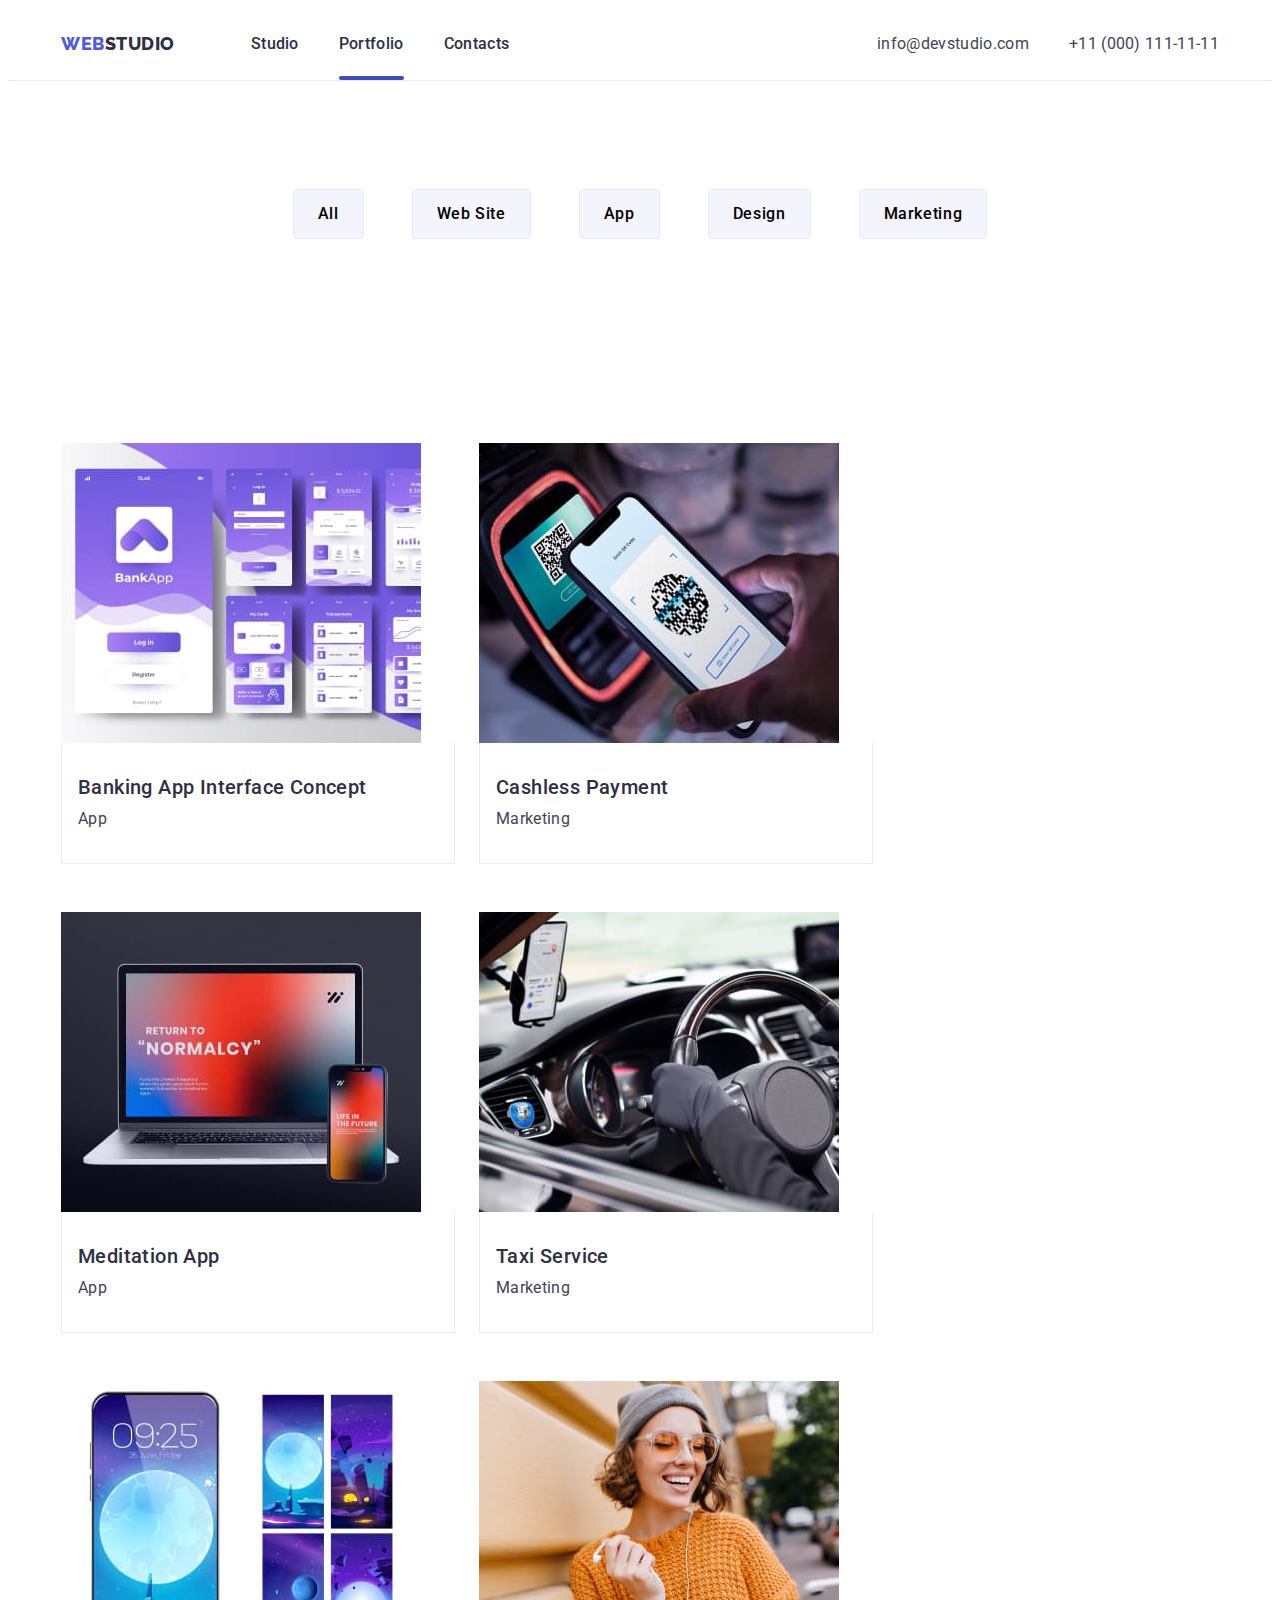
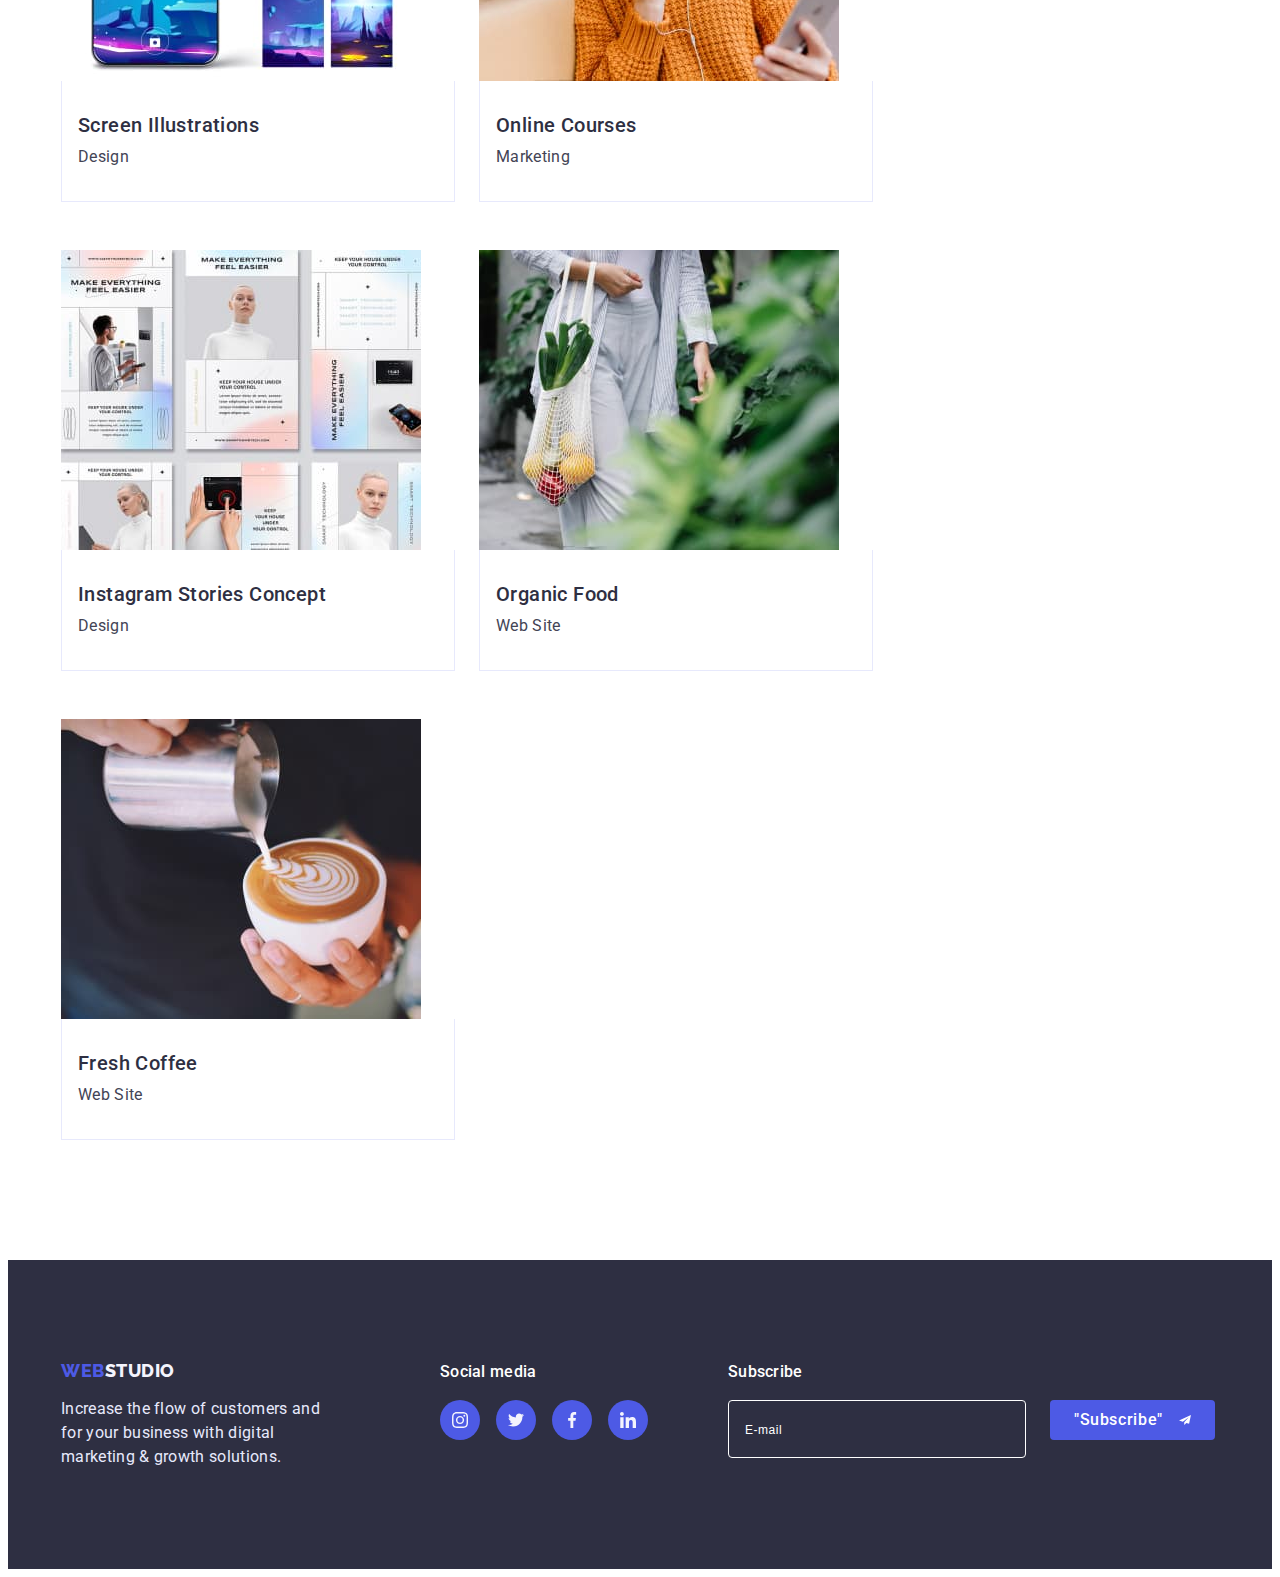
==== commit 963db9f0: "4" ====
--- a/portfolio.html
+++ b/portfolio.html
@@ -250,20 +250,20 @@
                 </li>
             </ul>
         </div>
+        <div class="footer-wrap">
+            <p class="footer-title">Subscribe</p>
+            <form class="footer-form">
+                <input type="email" class="footer-input" placeholder="E-mail" name="subscribe-email">
+
+                <button type="submit" class="footer-button">"Subscribe"
+                    <svg class="footer-button-icon" widtg="24" height="24">
+                        <use href="./images/icons.svg.svg#icon-airplane"></use>
+                    </svg>
+                </button>
+            </form>
+
+        </div>
     </div>
-    <div class="footer-wrap">
-        <p class="footer-title">Subscribe</p>
-        <form class="footer-form">
-            <input type="email" class="footer-input" placeholder="E-mail" name="subscribe-email">
-
-            <button type="submit" class="footer-button">"Subscribe"
-                <svg class="footer-button-icon" widtg="24" height="24">
-                    <use href="./images/icons.svg.svg#icon-airplane"></use>
-                </svg>
-            </button>
-        </form>
-
-    </div>
 
 
 </footer>
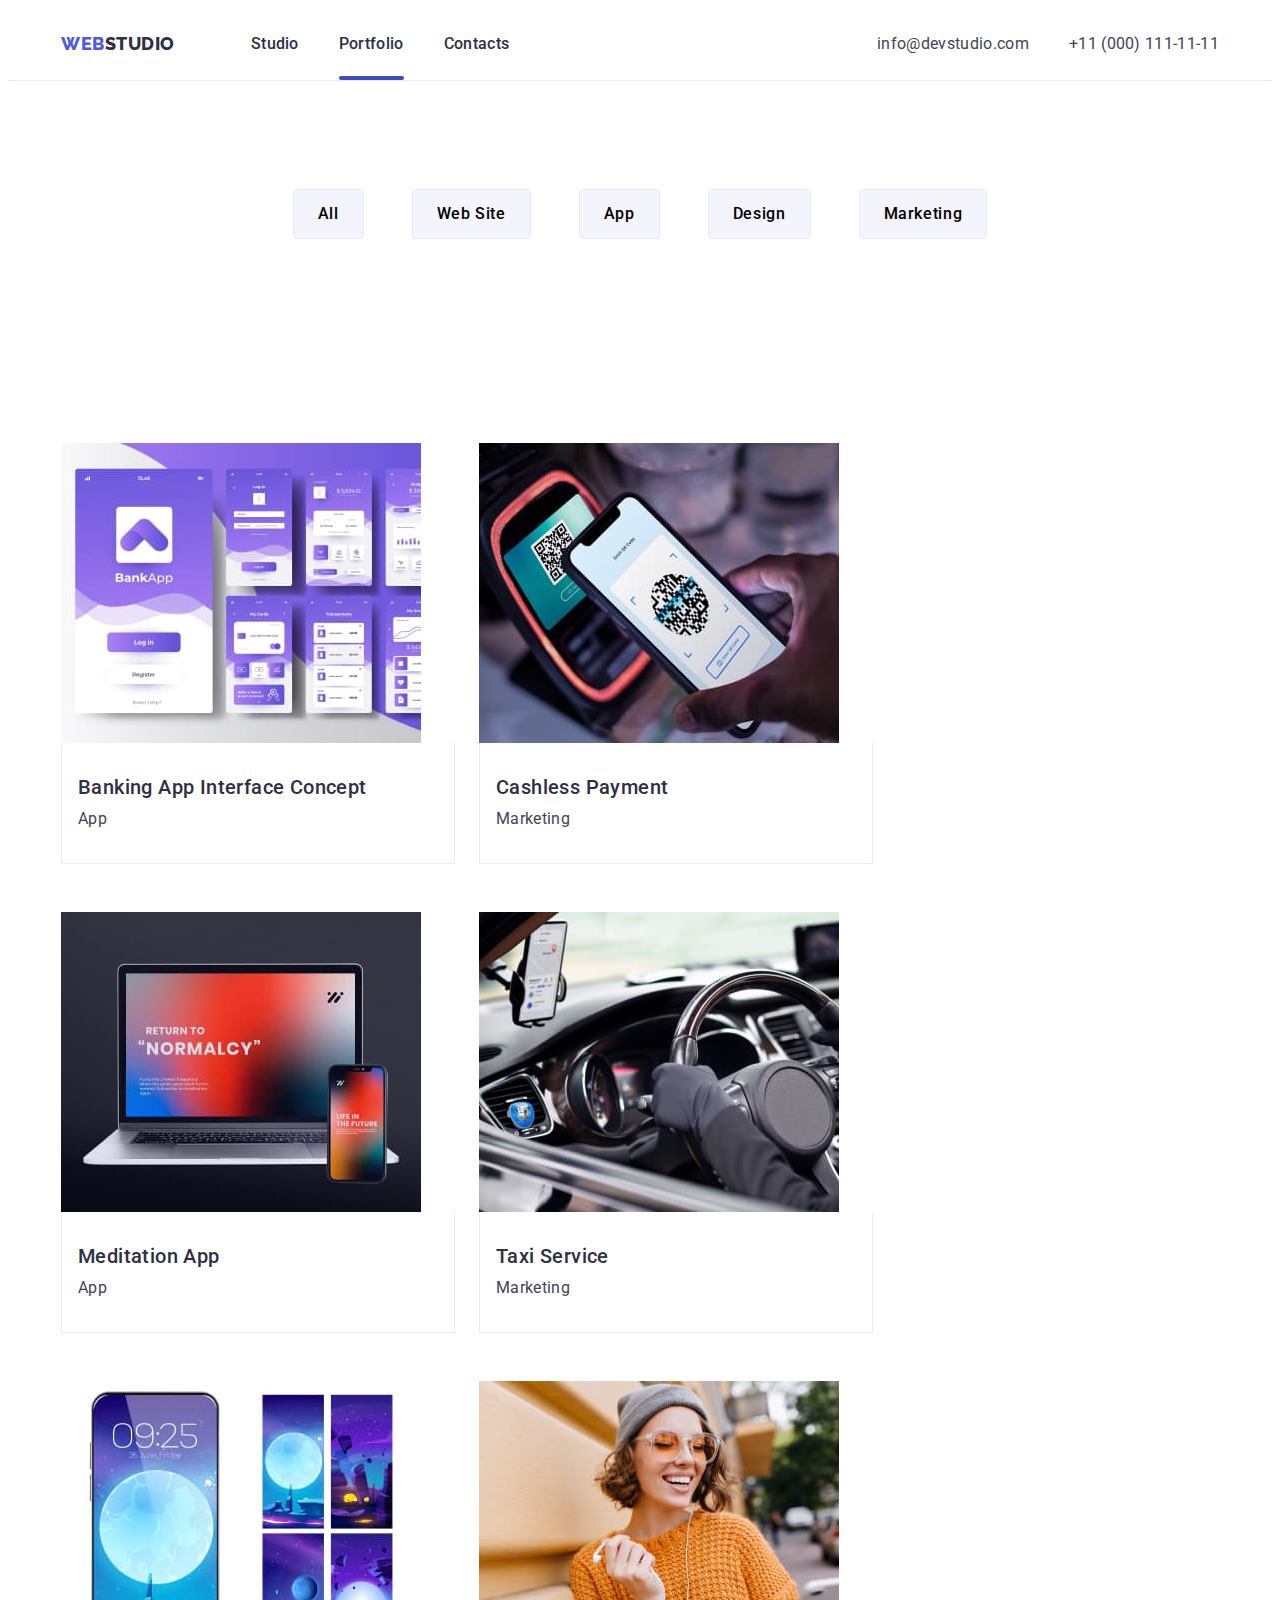
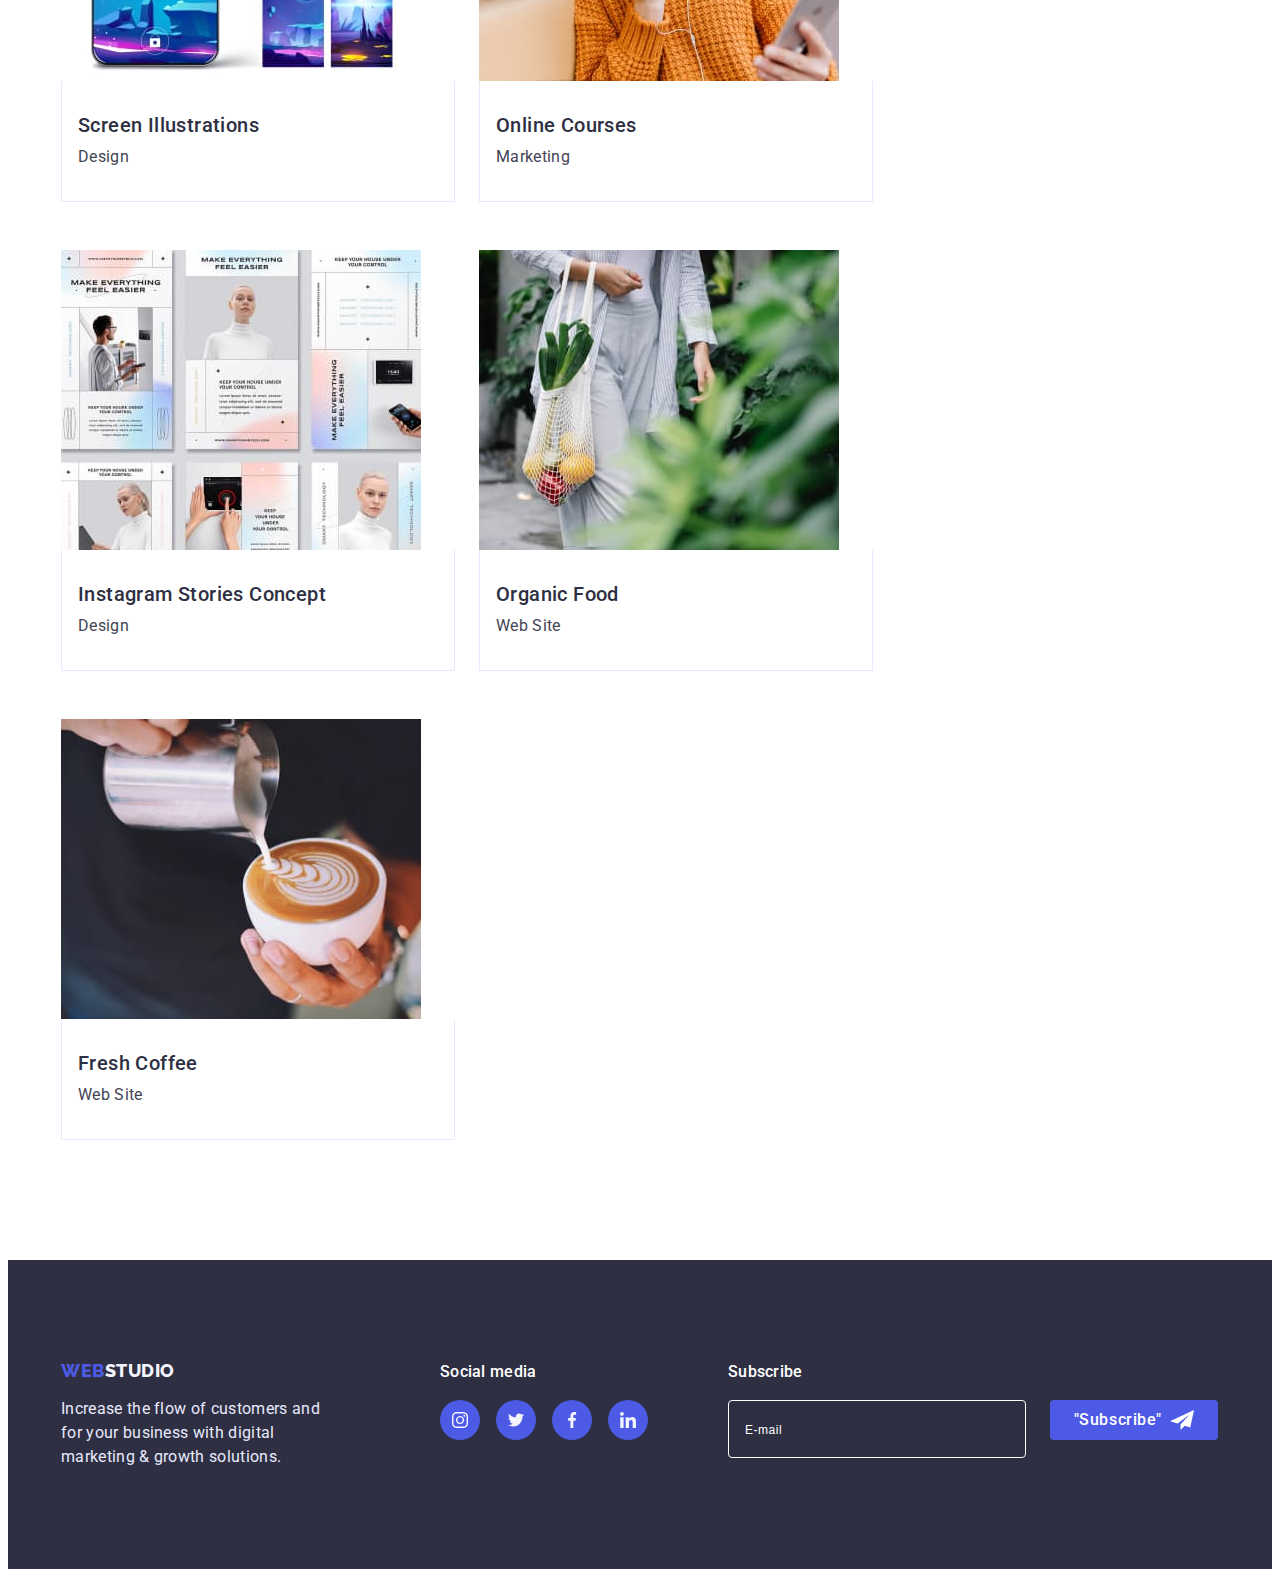
==== commit f13de0b7: "10" ====
--- a/portfolio.html
+++ b/portfolio.html
@@ -255,8 +255,9 @@
             <form class="footer-form">
                 <input type="email" class="footer-input" placeholder="E-mail" name="subscribe-email">
 
-                <button type="submit" class="footer-button">"Subscribe"
-                    <svg class="footer-button-icon" widtg="24" height="24">
+                <button type="submit" class="footer-button">
+                    <span class="footer-btn-text">"Subscribe"</span>
+                    <svg class="footer-button-icon" width="24" height="24">
                         <use href="./images/icons.svg.svg#icon-airplane"></use>
                     </svg>
                 </button>
--- a/css/styles.css
+++ b/css/styles.css
@@ -644,13 +644,10 @@
 }
 
 .footer-button {
-    width: 165px;
+    width: 168px;
     height: 40px;
-    font-weight: 500;
-    font-size: 16px;
-    line-height: 1.5;
+    top: 140px;
     background-color: var(--color-iris);
-    color: var(--color-wite);
     display: flex;
     align-items: center;
     text-align: center;
@@ -659,15 +656,25 @@
     cursor: pointer;
     padding: 8px 24px;
     margin: 0 auto;
-    border: none;
+    border-style: none;
     margin-left: 24px;
     transition: background-color 250ms;
     transition-timing-function: cubic-bezier(0.4, 0, 0.2, 1);
+    gap: 16px;
+}
+
+.footer-btn-text {
+    width: 80px;
+    height: 24px;
+    font-style: normal;
+    font-weight: 500;
+    font-size: 16px;
+    line-height: 1.5;
+    color: var(--color-wite);
 
 }
 
 .footer-button-icon {
-    padding-left: 16px;
     fill: var(--color-wite);
 }
 
@@ -899,9 +906,19 @@
 
 }
 
-.button-close:hover,
-.modal-close-X:hover {
-    background-color: var(--color-ocean);
+.button-close:hover {
+    background-color: var(--color-ocean);
+}
+
+.button-close:hover .modal-close-X {
+    fill: var(--color-wite);
+}
+
+.button-close:focus {
+    background-color: var(--color-ocean);
+}
+
+.button-close:focus .modal-close-X {
     fill: var(--color-wite);
 }
 
@@ -917,11 +934,6 @@
     transition-timing-function: cubic-bezier(0.4, 0, 0.2, 1);
 }
 
-.button-close:focus,
-.modal-close-X:focus {
-    background-color: var(--color-ocean);
-    fill: var(--color-wite);
-}
 
 
 .is-hidden {
@@ -933,6 +945,8 @@
 .no-scroll {
     overflow: hidden;
 }
+
+/*----*/
 
 .modal-title {
     font-weight: 500;
